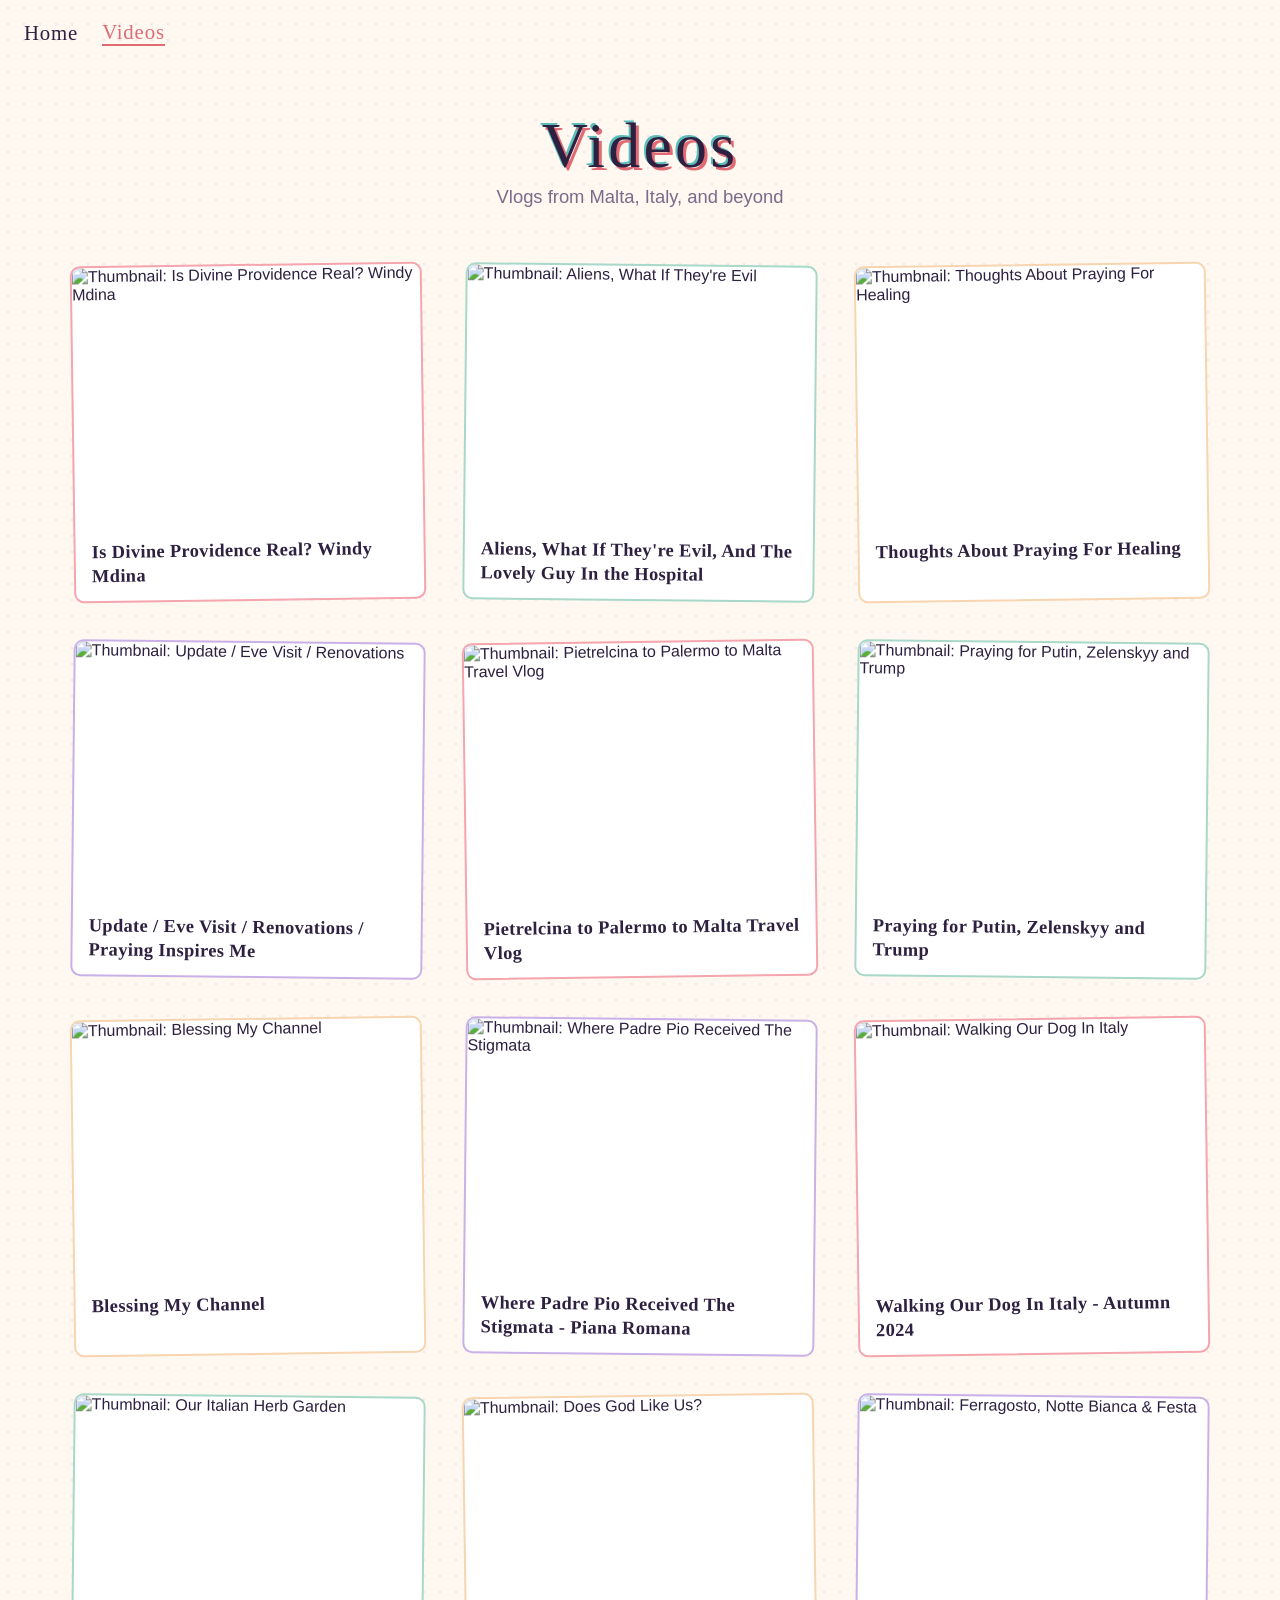
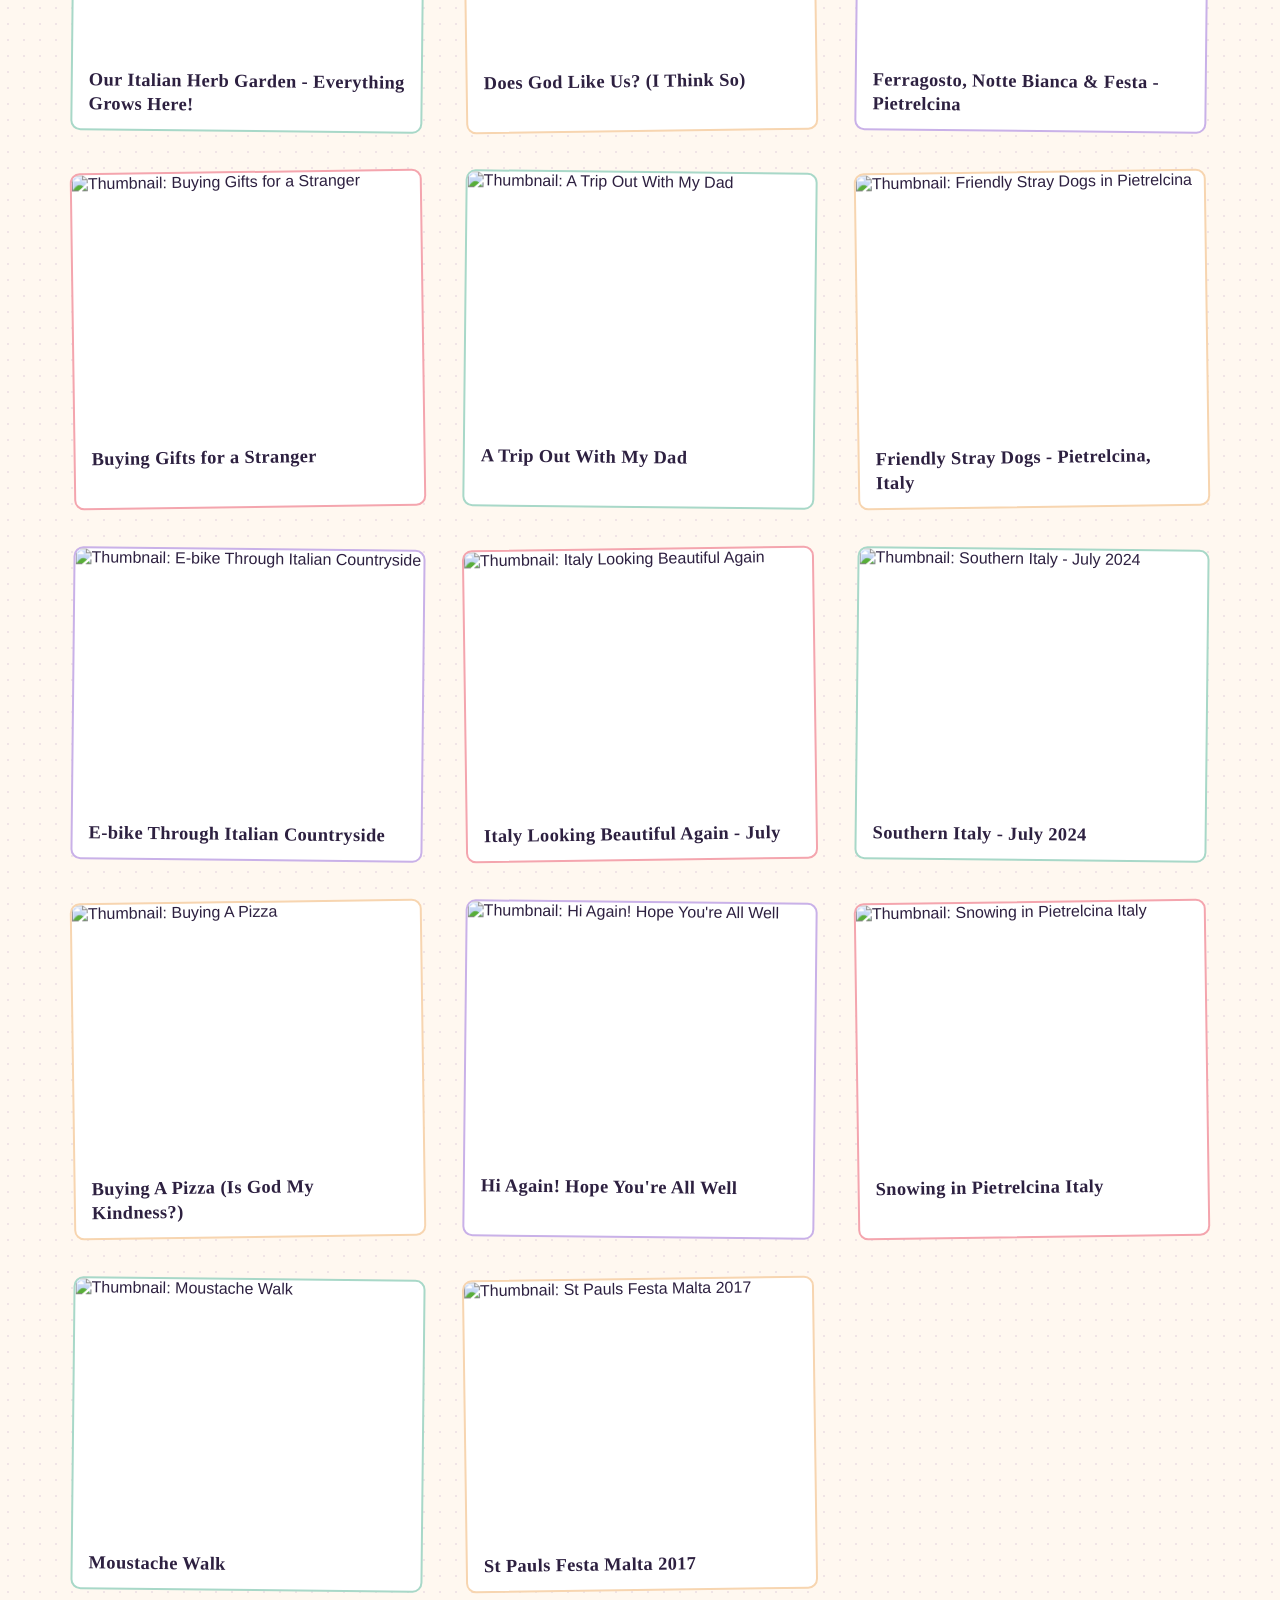
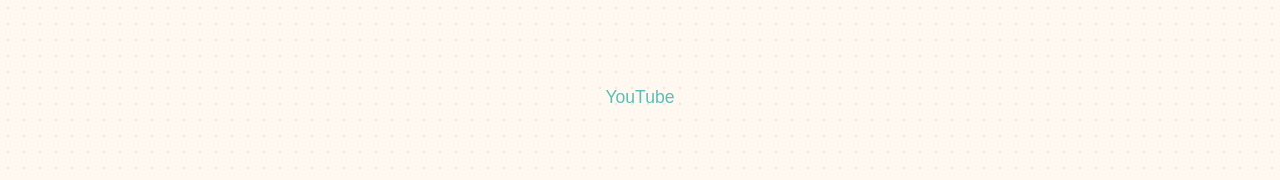
==== pages/videos/index.html @ 5ab7469b "Add videos page with pastel-punk design YouTube video gallery at /pages/videos/ showcasing all 23 vi" ====
<!DOCTYPE html>
<html lang="en">
<head>
  <meta charset="UTF-8">
  <meta name="viewport" content="width=device-width, initial-scale=1">
  <meta http-equiv="Content-Security-Policy" content="default-src 'self'; script-src 'self'; style-src 'self'; img-src 'self' data: https://i.ytimg.com; font-src 'self'; connect-src 'self'; media-src 'self'; frame-src 'none'; frame-ancestors 'none'; base-uri 'self'; form-action 'self'; upgrade-insecure-requests">
  <title>Videos — The Tom West Show</title>
  <meta name="description" content="Watch all videos from The Tom West Show — vlogs from Malta, Italy, and beyond.">
  <link rel="canonical" href="https://thetomwestshow.com/pages/videos/">
  <meta property="og:type" content="website">
  <meta property="og:title" content="Videos — The Tom West Show">
  <meta property="og:description" content="Watch all videos from The Tom West Show — vlogs from Malta, Italy, and beyond.">
  <meta property="og:url" content="https://thetomwestshow.com/pages/videos/">
  <meta name="twitter:card" content="summary">
  <meta name="twitter:title" content="Videos — The Tom West Show">
  <meta name="twitter:description" content="Watch all videos from The Tom West Show.">
  <link rel="stylesheet" href="/css/main.css">
  <link rel="stylesheet" href="/css/videos.css">
</head>
<body class="page-videos">
  <header>
    <nav class="site-nav" aria-label="Main navigation">
      <a href="/">Home</a>
      <a href="/pages/videos/" aria-current="page">Videos</a>
    </nav>
  </header>

  <main>
    <section class="hero">
      <h1 class="page-title">Videos</h1>
      <p class="subtitle">Vlogs from Malta, Italy, and beyond</p>
    </section>

    <section class="video-grid" aria-label="Video gallery">

      <article class="video-card">
        <a href="https://www.youtube.com/watch?v=KoEkJ4PEJr0" target="_blank" rel="noopener noreferrer" class="video-link">
          <figure>
            <img src="https://i.ytimg.com/vi/KoEkJ4PEJr0/hqdefault.jpg" alt="Thumbnail: Is Divine Providence Real? Windy Mdina" width="480" height="360">
          </figure>
          <h2 class="video-title">Is Divine Providence Real? Windy Mdina</h2>
        </a>
      </article>

      <article class="video-card">
        <a href="https://www.youtube.com/watch?v=pWbqrocprhw" target="_blank" rel="noopener noreferrer" class="video-link">
          <figure>
            <img src="https://i.ytimg.com/vi/pWbqrocprhw/hqdefault.jpg" alt="Thumbnail: Aliens, What If They're Evil" width="480" height="360">
          </figure>
          <h2 class="video-title">Aliens, What If They're Evil, And The Lovely Guy In the Hospital</h2>
        </a>
      </article>

      <article class="video-card">
        <a href="https://www.youtube.com/watch?v=PAwgCB-AzD0" target="_blank" rel="noopener noreferrer" class="video-link">
          <figure>
            <img src="https://i.ytimg.com/vi/PAwgCB-AzD0/hqdefault.jpg" alt="Thumbnail: Thoughts About Praying For Healing" width="480" height="360">
          </figure>
          <h2 class="video-title">Thoughts About Praying For Healing</h2>
        </a>
      </article>

      <article class="video-card">
        <a href="https://www.youtube.com/watch?v=sZ9KfmvyFwI" target="_blank" rel="noopener noreferrer" class="video-link">
          <figure>
            <img src="https://i.ytimg.com/vi/sZ9KfmvyFwI/hqdefault.jpg" alt="Thumbnail: Update / Eve Visit / Renovations" width="480" height="360" loading="lazy">
          </figure>
          <h2 class="video-title">Update / Eve Visit / Renovations / Praying Inspires Me</h2>
        </a>
      </article>

      <article class="video-card">
        <a href="https://www.youtube.com/watch?v=JDz-irgMKjI" target="_blank" rel="noopener noreferrer" class="video-link">
          <figure>
            <img src="https://i.ytimg.com/vi/JDz-irgMKjI/hqdefault.jpg" alt="Thumbnail: Pietrelcina to Palermo to Malta Travel Vlog" width="480" height="360" loading="lazy">
          </figure>
          <h2 class="video-title">Pietrelcina to Palermo to Malta Travel Vlog</h2>
        </a>
      </article>

      <article class="video-card">
        <a href="https://www.youtube.com/watch?v=TkcSL77mW-0" target="_blank" rel="noopener noreferrer" class="video-link">
          <figure>
            <img src="https://i.ytimg.com/vi/TkcSL77mW-0/hqdefault.jpg" alt="Thumbnail: Praying for Putin, Zelenskyy and Trump" width="480" height="360" loading="lazy">
          </figure>
          <h2 class="video-title">Praying for Putin, Zelenskyy and Trump</h2>
        </a>
      </article>

      <article class="video-card">
        <a href="https://www.youtube.com/watch?v=hCW-XAhYU7k" target="_blank" rel="noopener noreferrer" class="video-link">
          <figure>
            <img src="https://i.ytimg.com/vi/hCW-XAhYU7k/hqdefault.jpg" alt="Thumbnail: Blessing My Channel" width="480" height="360" loading="lazy">
          </figure>
          <h2 class="video-title">Blessing My Channel</h2>
        </a>
      </article>

      <article class="video-card">
        <a href="https://www.youtube.com/watch?v=CUF7NdtR2Fk" target="_blank" rel="noopener noreferrer" class="video-link">
          <figure>
            <img src="https://i.ytimg.com/vi/CUF7NdtR2Fk/hqdefault.jpg" alt="Thumbnail: Where Padre Pio Received The Stigmata" width="480" height="360" loading="lazy">
          </figure>
          <h2 class="video-title">Where Padre Pio Received The Stigmata - Piana Romana</h2>
        </a>
      </article>

      <article class="video-card">
        <a href="https://www.youtube.com/watch?v=-cwQagGCnjA" target="_blank" rel="noopener noreferrer" class="video-link">
          <figure>
            <img src="https://i.ytimg.com/vi/-cwQagGCnjA/hqdefault.jpg" alt="Thumbnail: Walking Our Dog In Italy" width="480" height="360" loading="lazy">
          </figure>
          <h2 class="video-title">Walking Our Dog In Italy - Autumn 2024</h2>
        </a>
      </article>

      <article class="video-card">
        <a href="https://www.youtube.com/watch?v=ZcjHX62q-mo" target="_blank" rel="noopener noreferrer" class="video-link">
          <figure>
            <img src="https://i.ytimg.com/vi/ZcjHX62q-mo/hqdefault.jpg" alt="Thumbnail: Our Italian Herb Garden" width="480" height="360" loading="lazy">
          </figure>
          <h2 class="video-title">Our Italian Herb Garden - Everything Grows Here!</h2>
        </a>
      </article>

      <article class="video-card">
        <a href="https://www.youtube.com/watch?v=7UwTIjoBijY" target="_blank" rel="noopener noreferrer" class="video-link">
          <figure>
            <img src="https://i.ytimg.com/vi/7UwTIjoBijY/hqdefault.jpg" alt="Thumbnail: Does God Like Us?" width="480" height="360" loading="lazy">
          </figure>
          <h2 class="video-title">Does God Like Us? (I Think So)</h2>
        </a>
      </article>

      <article class="video-card">
        <a href="https://www.youtube.com/watch?v=WFd-_qGMGQE" target="_blank" rel="noopener noreferrer" class="video-link">
          <figure>
            <img src="https://i.ytimg.com/vi/WFd-_qGMGQE/hqdefault.jpg" alt="Thumbnail: Ferragosto, Notte Bianca & Festa" width="480" height="360" loading="lazy">
          </figure>
          <h2 class="video-title">Ferragosto, Notte Bianca & Festa - Pietrelcina</h2>
        </a>
      </article>

      <article class="video-card">
        <a href="https://www.youtube.com/watch?v=MKTlviOSGoQ" target="_blank" rel="noopener noreferrer" class="video-link">
          <figure>
            <img src="https://i.ytimg.com/vi/MKTlviOSGoQ/hqdefault.jpg" alt="Thumbnail: Buying Gifts for a Stranger" width="480" height="360" loading="lazy">
          </figure>
          <h2 class="video-title">Buying Gifts for a Stranger</h2>
        </a>
      </article>

      <article class="video-card">
        <a href="https://www.youtube.com/watch?v=61nTuLC-wAc" target="_blank" rel="noopener noreferrer" class="video-link">
          <figure>
            <img src="https://i.ytimg.com/vi/61nTuLC-wAc/hqdefault.jpg" alt="Thumbnail: A Trip Out With My Dad" width="480" height="360" loading="lazy">
          </figure>
          <h2 class="video-title">A Trip Out With My Dad</h2>
        </a>
      </article>

      <article class="video-card">
        <a href="https://www.youtube.com/watch?v=9vdQ8plzL-A" target="_blank" rel="noopener noreferrer" class="video-link">
          <figure>
            <img src="https://i.ytimg.com/vi/9vdQ8plzL-A/hqdefault.jpg" alt="Thumbnail: Friendly Stray Dogs in Pietrelcina" width="480" height="360" loading="lazy">
          </figure>
          <h2 class="video-title">Friendly Stray Dogs - Pietrelcina, Italy</h2>
        </a>
      </article>

      <article class="video-card">
        <a href="https://www.youtube.com/watch?v=IBEMQEuVrDc" target="_blank" rel="noopener noreferrer" class="video-link">
          <figure>
            <img src="https://i.ytimg.com/vi/IBEMQEuVrDc/hqdefault.jpg" alt="Thumbnail: E-bike Through Italian Countryside" width="480" height="360" loading="lazy">
          </figure>
          <h2 class="video-title">E-bike Through Italian Countryside</h2>
        </a>
      </article>

      <article class="video-card">
        <a href="https://www.youtube.com/watch?v=eftcfyFODsU" target="_blank" rel="noopener noreferrer" class="video-link">
          <figure>
            <img src="https://i.ytimg.com/vi/eftcfyFODsU/hqdefault.jpg" alt="Thumbnail: Italy Looking Beautiful Again" width="480" height="360" loading="lazy">
          </figure>
          <h2 class="video-title">Italy Looking Beautiful Again - July</h2>
        </a>
      </article>

      <article class="video-card">
        <a href="https://www.youtube.com/watch?v=Iu04VTiYv8Y" target="_blank" rel="noopener noreferrer" class="video-link">
          <figure>
            <img src="https://i.ytimg.com/vi/Iu04VTiYv8Y/hqdefault.jpg" alt="Thumbnail: Southern Italy - July 2024" width="480" height="360" loading="lazy">
          </figure>
          <h2 class="video-title">Southern Italy - July 2024</h2>
        </a>
      </article>

      <article class="video-card">
        <a href="https://www.youtube.com/watch?v=ZzSUxxHKoGw" target="_blank" rel="noopener noreferrer" class="video-link">
          <figure>
            <img src="https://i.ytimg.com/vi/ZzSUxxHKoGw/hqdefault.jpg" alt="Thumbnail: Buying A Pizza" width="480" height="360" loading="lazy">
          </figure>
          <h2 class="video-title">Buying A Pizza (Is God My Kindness?)</h2>
        </a>
      </article>

      <article class="video-card">
        <a href="https://www.youtube.com/watch?v=GkfeCavGTSY" target="_blank" rel="noopener noreferrer" class="video-link">
          <figure>
            <img src="https://i.ytimg.com/vi/GkfeCavGTSY/hqdefault.jpg" alt="Thumbnail: Hi Again! Hope You're All Well" width="480" height="360" loading="lazy">
          </figure>
          <h2 class="video-title">Hi Again! Hope You're All Well</h2>
        </a>
      </article>

      <article class="video-card">
        <a href="https://www.youtube.com/watch?v=ri7XPw_9Kc8" target="_blank" rel="noopener noreferrer" class="video-link">
          <figure>
            <img src="https://i.ytimg.com/vi/ri7XPw_9Kc8/hqdefault.jpg" alt="Thumbnail: Snowing in Pietrelcina Italy" width="480" height="360" loading="lazy">
          </figure>
          <h2 class="video-title">Snowing in Pietrelcina Italy</h2>
        </a>
      </article>

      <article class="video-card">
        <a href="https://www.youtube.com/watch?v=0RN5WRuF-og" target="_blank" rel="noopener noreferrer" class="video-link">
          <figure>
            <img src="https://i.ytimg.com/vi/0RN5WRuF-og/hqdefault.jpg" alt="Thumbnail: Moustache Walk" width="480" height="360" loading="lazy">
          </figure>
          <h2 class="video-title">Moustache Walk</h2>
        </a>
      </article>

      <article class="video-card">
        <a href="https://www.youtube.com/watch?v=xaOViFJ9ghA" target="_blank" rel="noopener noreferrer" class="video-link">
          <figure>
            <img src="https://i.ytimg.com/vi/xaOViFJ9ghA/hqdefault.jpg" alt="Thumbnail: St Pauls Festa Malta 2017" width="480" height="360" loading="lazy">
          </figure>
          <h2 class="video-title">St Pauls Festa Malta 2017</h2>
        </a>
      </article>

    </section>
  </main>

  <footer class="site-footer">
    <p><a href="https://www.youtube.com/@thetomwestshow" target="_blank" rel="noopener noreferrer">YouTube</a></p>
  </footer>
</body>
</html>
---- css/main.css ----
/* The Tom West Show — Global Styles */

/* Reset */
*, *::before, *::after {
  margin: 0;
  padding: 0;
  box-sizing: border-box;
}

/* Base */
body {
  font-family: -apple-system, BlinkMacSystemFont, 'Segoe UI', sans-serif;
  background: #111;
  color: #fff;
  min-height: 100vh;
  display: flex;
  align-items: center;
  justify-content: center;
  text-align: center;
}

/* Layout */
.container {
  padding: 2rem;
  max-width: 600px;
}

/* Typography */
h1 {
  font-size: 2.5rem;
  font-weight: 300;
  letter-spacing: 0.05em;
  margin-bottom: 1rem;
}

p {
  font-size: 1.1rem;
  color: #999;
  margin-bottom: 2rem;
}

/* Links */
a {
  color: #fff;
  text-decoration: none;
}

.btn {
  display: inline-block;
  border: 1px solid #444;
  padding: 0.6rem 1.5rem;
  border-radius: 4px;
  transition: border-color 0.3s;
}

.btn:hover {
  border-color: #fff;
}
---- css/videos.css ----
/* ==========================================================
   Videos Page — The Tom West Show
   Pastel-punk: children's book illustration meets playful energy
   ========================================================== */

/* ---- Font ---- */
@font-face {
  font-family: 'Bangers';
  src: url('/fonts/bangers-v25-latin-regular.woff2') format('woff2');
  font-weight: 400;
  font-style: normal;
  font-display: swap;
}

/* ---- Page Body ---- */
body.page-videos {
  background-color: #FFF8F0;
  background-image: radial-gradient(#F0E4E6 0.8px, transparent 0.8px);
  background-size: 16px 16px;
  color: #2D2040;
  display: block;
  align-items: initial;
  justify-content: initial;
  text-align: left;
  min-height: auto;
}

/* ---- Navigation ---- */
.site-nav {
  padding: 1.25rem 1.5rem;
  display: flex;
  gap: 1.5rem;
  align-items: center;
}

.site-nav a {
  font-family: 'Bangers', cursive;
  font-size: 1.3rem;
  color: #2D2040;
  text-decoration: none;
  letter-spacing: 0.04em;
  transition: color 0.2s;
}

.site-nav a:hover,
.site-nav a:focus {
  color: #E06B75;
}

.site-nav a[aria-current="page"] {
  color: #E06B75;
  border-bottom: 2px solid #E06B75;
}

/* ---- Hero / Page Title ---- */
.hero {
  text-align: center;
  padding: 3rem 1.5rem 1.5rem;
}

.page-title {
  font-family: 'Bangers', cursive;
  font-size: 4rem;
  letter-spacing: 0.05em;
  color: #2D2040;
  text-shadow:
    3px 3px 0 #E06B75,
    -2px -2px 0 #5CBDB9;
  margin-bottom: 0.5rem;
  line-height: 1;
}

.hero .subtitle {
  font-size: 1.15rem;
  color: #7A6B8A;
  margin: 0;
}

/* ---- Video Grid ---- */
.video-grid {
  display: grid;
  grid-template-columns: 1fr;
  gap: 2rem;
  padding: 2rem 1.5rem 3rem;
  max-width: 1200px;
  margin: 0 auto;
}

@media (min-width: 640px) {
  .video-grid {
    grid-template-columns: repeat(2, 1fr);
    gap: 2.5rem;
  }
}

@media (min-width: 960px) {
  .video-grid {
    grid-template-columns: repeat(3, 1fr);
    gap: 2.5rem;
    padding: 2rem 2rem 4rem;
  }
}

/* ---- Video Card ---- */
.video-card {
  background: #fff;
  border-radius: 10px;
  overflow: hidden;
  border: 2.5px solid #F4A5AE;
  transition: transform 0.3s ease, box-shadow 0.3s ease;
  position: relative;
}

.video-card:nth-child(odd) {
  transform: rotate(-0.8deg);
}

.video-card:nth-child(even) {
  transform: rotate(0.6deg);
}

/* Cycling pastel border colors */
.video-card:nth-child(4n+1) { border-color: #F4A5AE; }
.video-card:nth-child(4n+2) { border-color: #A8D8C8; }
.video-card:nth-child(4n+3) { border-color: #F7D5B0; }
.video-card:nth-child(4n+4) { border-color: #C9B1E8; }

/* Hover: straighten, lift, pastel dual-shadow */
.video-card:hover,
.video-card:focus-within {
  transform: rotate(0deg) scale(1.03);
  box-shadow:
    4px 4px 0 #E06B75,
    -3px -3px 0 #5CBDB9;
  z-index: 1;
}

/* ---- Card Link ---- */
.video-link {
  display: block;
  text-decoration: none;
  color: inherit;
}

.video-link:focus {
  outline: 3px solid #5CBDB9;
  outline-offset: 2px;
  border-radius: 10px;
}

/* ---- Card Image ---- */
.video-card figure {
  margin: 0;
  overflow: hidden;
}

.video-card img {
  display: block;
  width: 100%;
  height: auto;
  aspect-ratio: 480 / 360;
  object-fit: cover;
  transition: transform 0.3s ease;
}

.video-card:hover img {
  transform: scale(1.05);
}

/* ---- Card Title ---- */
.video-title {
  font-family: 'Bangers', cursive;
  font-size: 1.15rem;
  padding: 0.75rem 1rem;
  letter-spacing: 0.02em;
  line-height: 1.3;
  color: #2D2040;
}

/* ---- Footer ---- */
.site-footer {
  text-align: center;
  padding: 2rem 1.5rem 2.5rem;
  color: #7A6B8A;
  font-size: 0.85rem;
}

.site-footer a {
  color: #5CBDB9;
}

.site-footer a:hover {
  color: #E06B75;
}

/* ---- Reduced Motion ---- */
@media (prefers-reduced-motion: reduce) {
  .video-card,
  .video-card:nth-child(odd),
  .video-card:nth-child(even) {
    transform: none;
    transition: none;
  }
  .video-card:hover,
  .video-card:focus-within {
    transform: none;
  }
  .video-card img {
    transition: none;
  }
  .video-card:hover img {
    transform: none;
  }
}
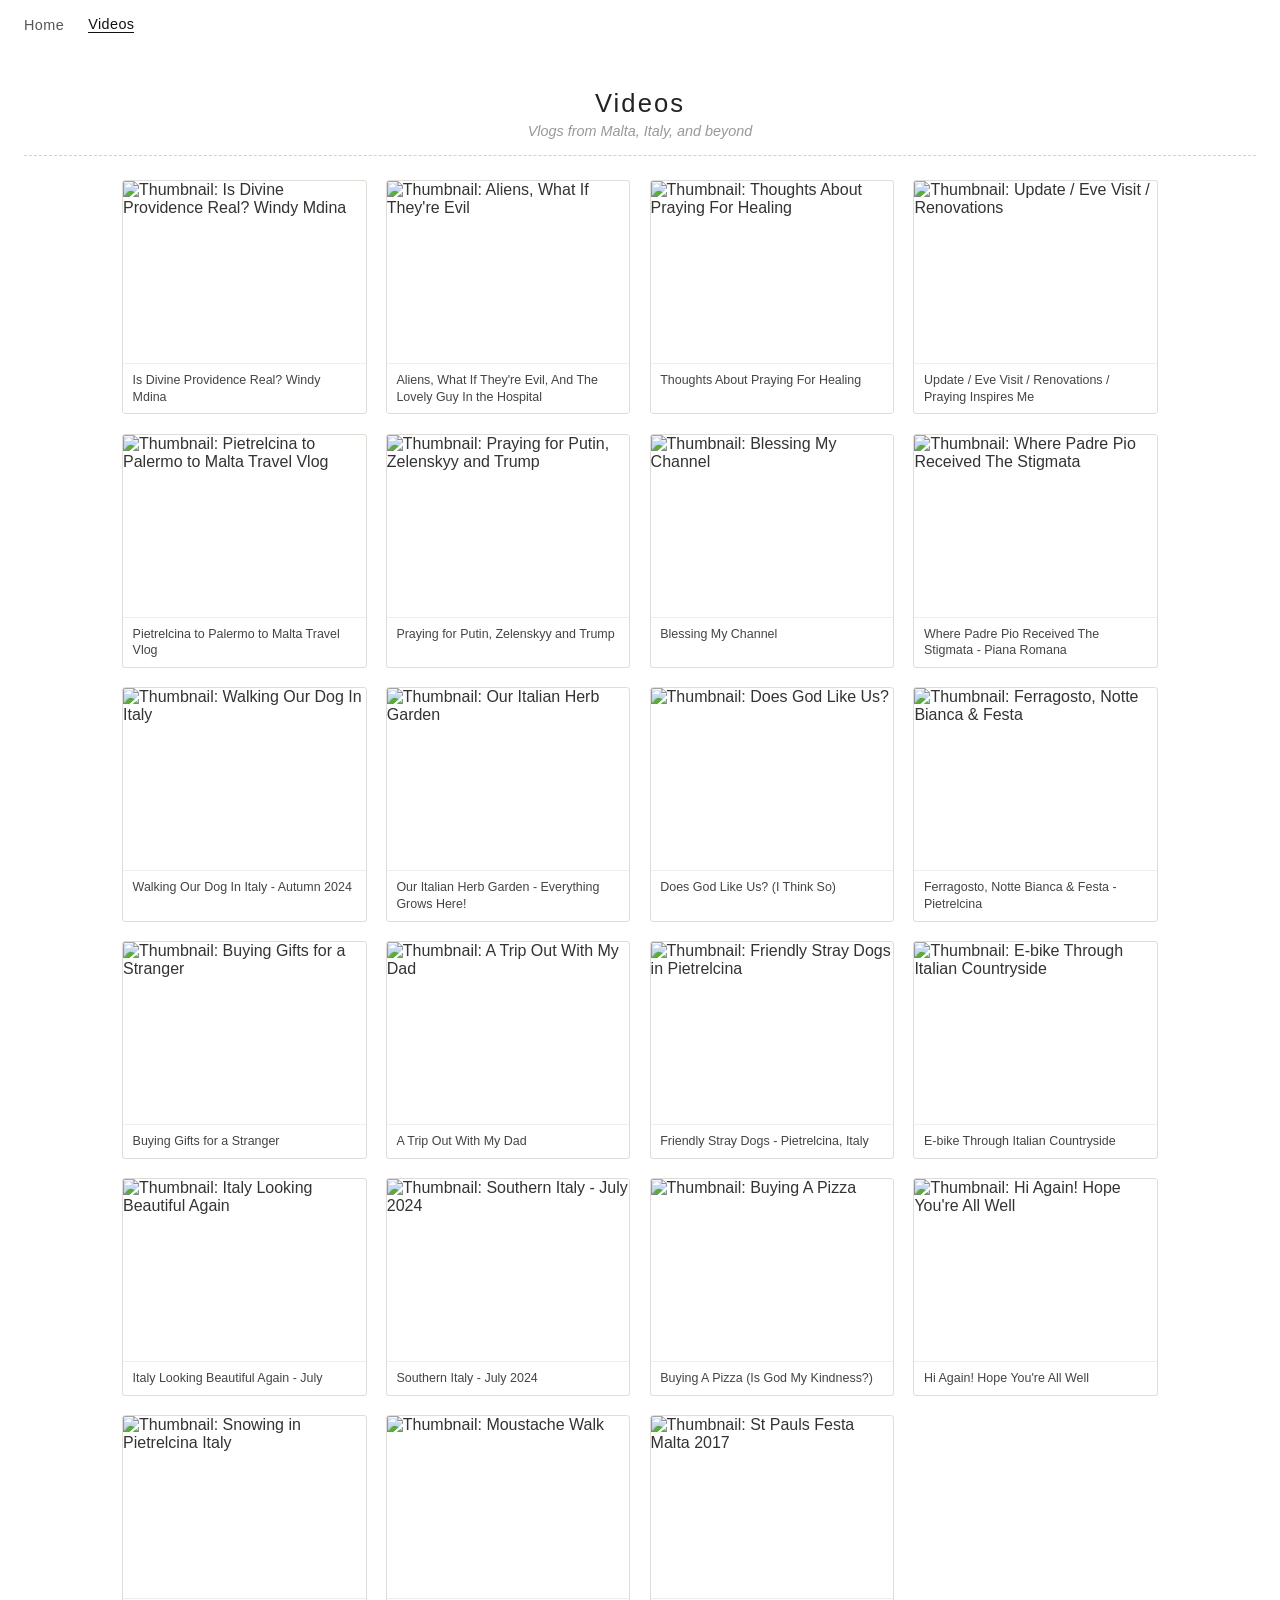
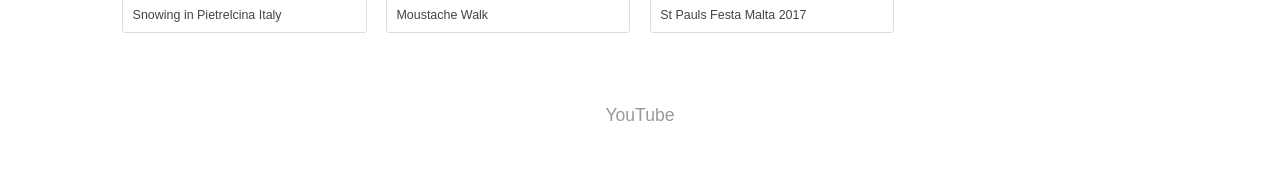
==== commit c41f81a3: "Cache-bust videos.css with ?v=2 query string Cloudflare edge cache was serving stale CSS. Adding ver" ====
--- a/pages/videos/index.html
+++ b/pages/videos/index.html
@@ -15,7 +15,7 @@
   <meta name="twitter:title" content="Videos — The Tom West Show">
   <meta name="twitter:description" content="Watch all videos from The Tom West Show.">
   <link rel="stylesheet" href="/css/main.css">
-  <link rel="stylesheet" href="/css/videos.css">
+  <link rel="stylesheet" href="/css/videos.css?v=2">
 </head>
 <body class="page-videos">
   <header>
--- a/css/videos.css
+++ b/css/videos.css
@@ -1,23 +1,12 @@
 /* ==========================================================
    Videos Page — The Tom West Show
-   Pastel-punk: children's book illustration meets playful energy
+   Simple, elegant, tight grid with pencil-sketch nods
    ========================================================== */
-
-/* ---- Font ---- */
-@font-face {
-  font-family: 'Bangers';
-  src: url('/fonts/bangers-v25-latin-regular.woff2') format('woff2');
-  font-weight: 400;
-  font-style: normal;
-  font-display: swap;
-}
 
 /* ---- Page Body ---- */
 body.page-videos {
-  background-color: #FFF8F0;
-  background-image: radial-gradient(#F0E4E6 0.8px, transparent 0.8px);
-  background-size: 16px 16px;
-  color: #2D2040;
+  background-color: #fff;
+  color: #333;
   display: block;
   align-items: initial;
   justify-content: initial;
@@ -27,112 +16,89 @@
 
 /* ---- Navigation ---- */
 .site-nav {
-  padding: 1.25rem 1.5rem;
+  padding: 1rem 1.5rem;
   display: flex;
   gap: 1.5rem;
   align-items: center;
 }
 
 .site-nav a {
-  font-family: 'Bangers', cursive;
-  font-size: 1.3rem;
-  color: #2D2040;
+  font-size: 0.9rem;
+  color: #555;
   text-decoration: none;
-  letter-spacing: 0.04em;
+  letter-spacing: 0.03em;
   transition: color 0.2s;
 }
 
 .site-nav a:hover,
 .site-nav a:focus {
-  color: #E06B75;
+  color: #111;
 }
 
 .site-nav a[aria-current="page"] {
-  color: #E06B75;
-  border-bottom: 2px solid #E06B75;
+  color: #111;
+  border-bottom: 1px solid #111;
 }
 
 /* ---- Hero / Page Title ---- */
 .hero {
   text-align: center;
-  padding: 3rem 1.5rem 1.5rem;
+  padding: 2.5rem 1.5rem 1rem;
 }
 
 .page-title {
-  font-family: 'Bangers', cursive;
-  font-size: 4rem;
-  letter-spacing: 0.05em;
-  color: #2D2040;
-  text-shadow:
-    3px 3px 0 #E06B75,
-    -2px -2px 0 #5CBDB9;
-  margin-bottom: 0.5rem;
-  line-height: 1;
+  font-size: 1.6rem;
+  font-weight: 300;
+  letter-spacing: 0.08em;
+  color: #222;
+  margin-bottom: 0.3rem;
 }
 
 .hero .subtitle {
-  font-size: 1.15rem;
-  color: #7A6B8A;
+  font-size: 0.9rem;
+  color: #999;
   margin: 0;
+  font-style: italic;
 }
 
 /* ---- Video Grid ---- */
 .video-grid {
   display: grid;
-  grid-template-columns: 1fr;
-  gap: 2rem;
-  padding: 2rem 1.5rem 3rem;
-  max-width: 1200px;
+  grid-template-columns: repeat(2, 1fr);
+  gap: 1rem;
+  padding: 1.5rem 1.5rem 2rem;
+  max-width: 1100px;
   margin: 0 auto;
 }
 
 @media (min-width: 640px) {
   .video-grid {
-    grid-template-columns: repeat(2, 1fr);
-    gap: 2.5rem;
+    grid-template-columns: repeat(3, 1fr);
+    gap: 1.2rem;
   }
 }
 
 @media (min-width: 960px) {
   .video-grid {
-    grid-template-columns: repeat(3, 1fr);
-    gap: 2.5rem;
-    padding: 2rem 2rem 4rem;
+    grid-template-columns: repeat(4, 1fr);
+    gap: 1.2rem;
+    padding: 1.5rem 2rem 3rem;
   }
 }
 
 /* ---- Video Card ---- */
 .video-card {
   background: #fff;
-  border-radius: 10px;
+  border-radius: 3px;
   overflow: hidden;
-  border: 2.5px solid #F4A5AE;
-  transition: transform 0.3s ease, box-shadow 0.3s ease;
-  position: relative;
+  border: 1px solid #e0ddd8;
+  transition: box-shadow 0.25s ease, border-color 0.25s ease;
 }
 
-.video-card:nth-child(odd) {
-  transform: rotate(-0.8deg);
-}
-
-.video-card:nth-child(even) {
-  transform: rotate(0.6deg);
-}
-
-/* Cycling pastel border colors */
-.video-card:nth-child(4n+1) { border-color: #F4A5AE; }
-.video-card:nth-child(4n+2) { border-color: #A8D8C8; }
-.video-card:nth-child(4n+3) { border-color: #F7D5B0; }
-.video-card:nth-child(4n+4) { border-color: #C9B1E8; }
-
-/* Hover: straighten, lift, pastel dual-shadow */
 .video-card:hover,
 .video-card:focus-within {
-  transform: rotate(0deg) scale(1.03);
-  box-shadow:
-    4px 4px 0 #E06B75,
-    -3px -3px 0 #5CBDB9;
-  z-index: 1;
+  border-color: #bbb;
+  box-shadow: 0 2px 8px rgba(0, 0, 0, 0.06);
 }
 
 /* ---- Card Link ---- */
@@ -143,15 +109,16 @@
 }
 
 .video-link:focus {
-  outline: 3px solid #5CBDB9;
-  outline-offset: 2px;
-  border-radius: 10px;
+  outline: 2px solid #999;
+  outline-offset: 1px;
+  border-radius: 3px;
 }
 
 /* ---- Card Image ---- */
 .video-card figure {
   margin: 0;
   overflow: hidden;
+  border-bottom: 1px solid #eee;
 }
 
 .video-card img {
@@ -160,55 +127,37 @@
   height: auto;
   aspect-ratio: 480 / 360;
   object-fit: cover;
-  transition: transform 0.3s ease;
-}
-
-.video-card:hover img {
-  transform: scale(1.05);
 }
 
 /* ---- Card Title ---- */
 .video-title {
-  font-family: 'Bangers', cursive;
-  font-size: 1.15rem;
-  padding: 0.75rem 1rem;
-  letter-spacing: 0.02em;
-  line-height: 1.3;
-  color: #2D2040;
+  font-size: 0.78rem;
+  font-weight: 400;
+  padding: 0.5rem 0.6rem;
+  line-height: 1.35;
+  color: #444;
 }
 
 /* ---- Footer ---- */
 .site-footer {
   text-align: center;
-  padding: 2rem 1.5rem 2.5rem;
-  color: #7A6B8A;
-  font-size: 0.85rem;
+  padding: 1.5rem 1.5rem 2rem;
+  color: #bbb;
+  font-size: 0.8rem;
 }
 
 .site-footer a {
-  color: #5CBDB9;
+  color: #999;
 }
 
 .site-footer a:hover {
-  color: #E06B75;
+  color: #555;
 }
 
-/* ---- Reduced Motion ---- */
-@media (prefers-reduced-motion: reduce) {
-  .video-card,
-  .video-card:nth-child(odd),
-  .video-card:nth-child(even) {
-    transform: none;
-    transition: none;
-  }
-  .video-card:hover,
-  .video-card:focus-within {
-    transform: none;
-  }
-  .video-card img {
-    transition: none;
-  }
-  .video-card:hover img {
-    transform: none;
-  }
+/* ---- Pencil-sketch nod: thin dashed separator ---- */
+.hero {
+  border-bottom: 1px dashed #d5d0c8;
+  margin: 0 1.5rem;
+  padding-left: 0;
+  padding-right: 0;
 }
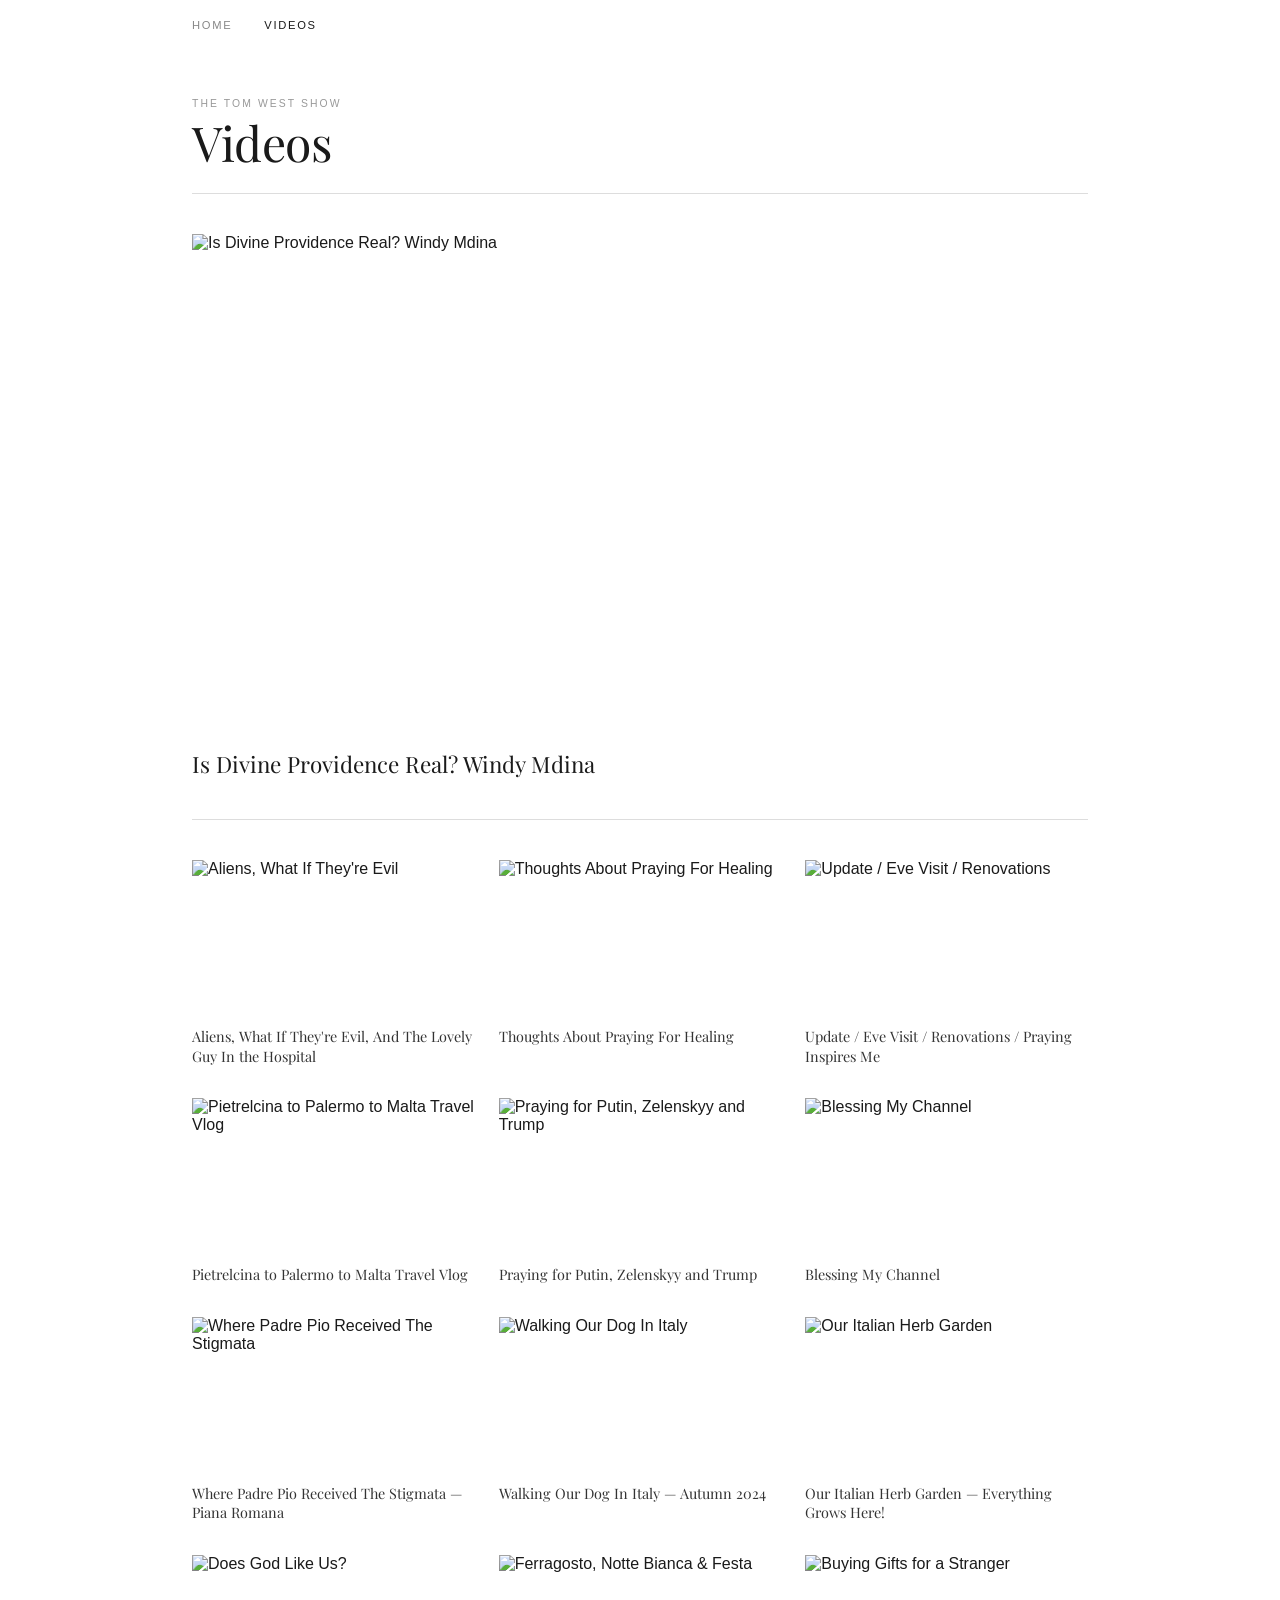
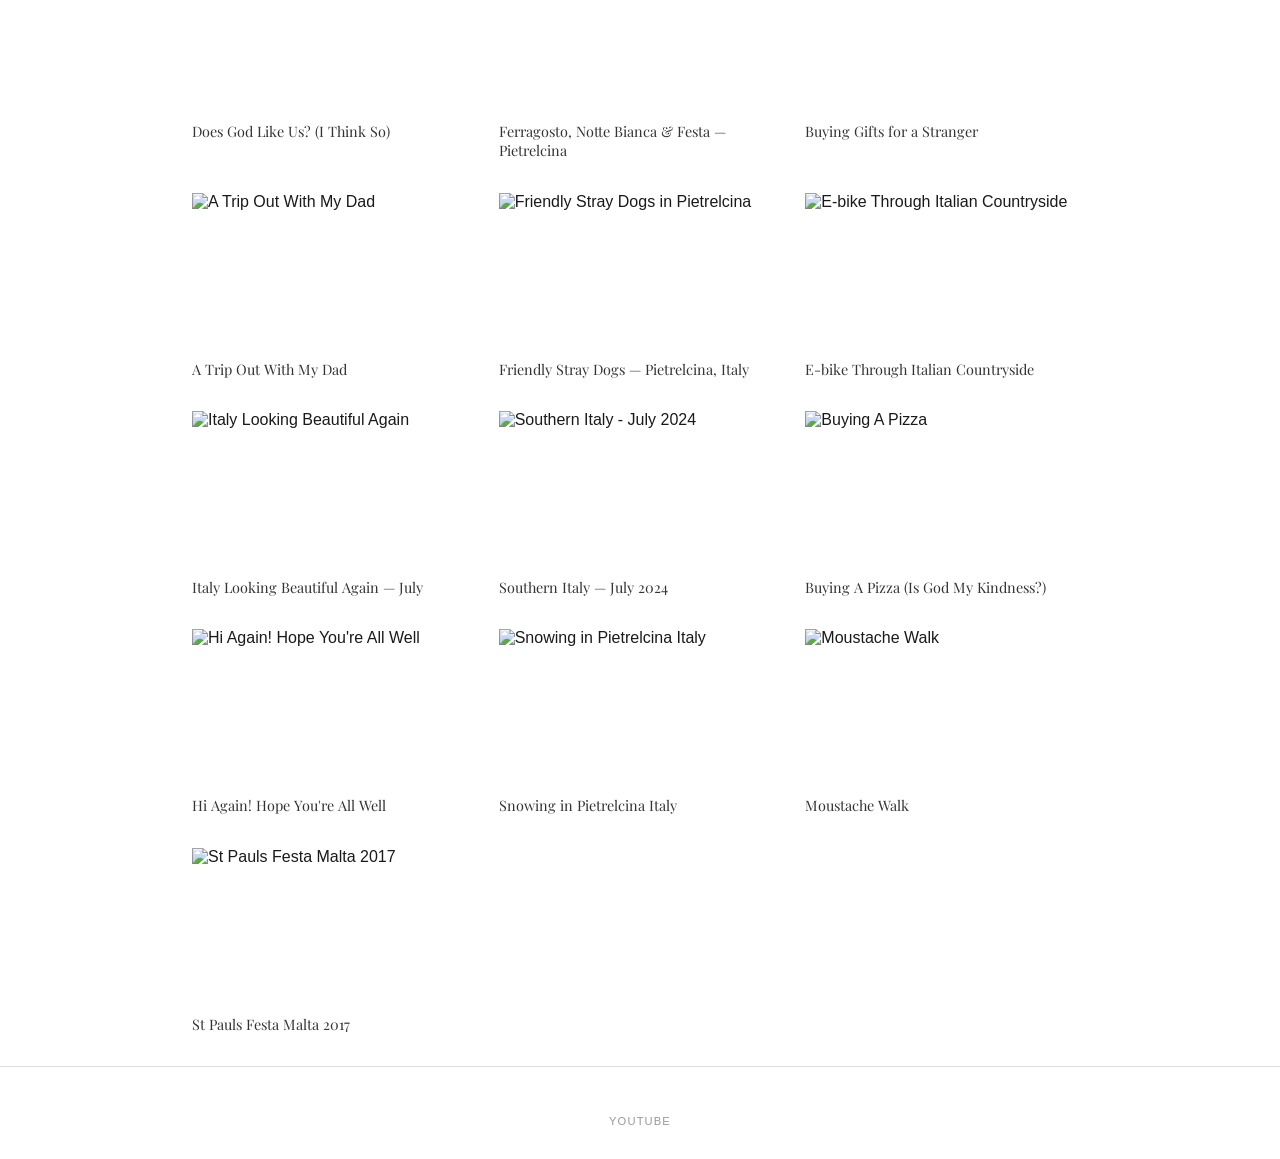
==== commit bef263c6: "Redesign videos page with print magazine aesthetic Playfair Display serif font replaces Bangers. Mag" ====
--- a/pages/videos/index.html
+++ b/pages/videos/index.html
@@ -15,7 +15,7 @@
   <meta name="twitter:title" content="Videos — The Tom West Show">
   <meta name="twitter:description" content="Watch all videos from The Tom West Show.">
   <link rel="stylesheet" href="/css/main.css">
-  <link rel="stylesheet" href="/css/videos.css?v=2">
+  <link rel="stylesheet" href="/css/videos.css?v=3">
 </head>
 <body class="page-videos">
   <header>
@@ -25,217 +25,173 @@
     </nav>
   </header>
 
-  <main>
-    <section class="hero">
+  <main class="magazine">
+    <div class="page-header">
+      <p class="label">The Tom West Show</p>
       <h1 class="page-title">Videos</h1>
-      <p class="subtitle">Vlogs from Malta, Italy, and beyond</p>
-    </section>
-
-    <section class="video-grid" aria-label="Video gallery">
-
-      <article class="video-card">
-        <a href="https://www.youtube.com/watch?v=KoEkJ4PEJr0" target="_blank" rel="noopener noreferrer" class="video-link">
-          <figure>
-            <img src="https://i.ytimg.com/vi/KoEkJ4PEJr0/hqdefault.jpg" alt="Thumbnail: Is Divine Providence Real? Windy Mdina" width="480" height="360">
-          </figure>
-          <h2 class="video-title">Is Divine Providence Real? Windy Mdina</h2>
-        </a>
-      </article>
+    </div>
+
+    <article class="video-hero">
+      <a href="https://www.youtube.com/watch?v=KoEkJ4PEJr0" target="_blank" rel="noopener noreferrer" class="video-link">
+        <img src="https://i.ytimg.com/vi/KoEkJ4PEJr0/maxresdefault.jpg" alt="Is Divine Providence Real? Windy Mdina" width="1280" height="720">
+        <h2 class="video-title">Is Divine Providence Real? Windy Mdina</h2>
+      </a>
+    </article>
+
+    <hr class="divider">
+
+    <section class="video-grid" aria-label="All videos">
 
       <article class="video-card">
         <a href="https://www.youtube.com/watch?v=pWbqrocprhw" target="_blank" rel="noopener noreferrer" class="video-link">
-          <figure>
-            <img src="https://i.ytimg.com/vi/pWbqrocprhw/hqdefault.jpg" alt="Thumbnail: Aliens, What If They're Evil" width="480" height="360">
-          </figure>
+          <img src="https://i.ytimg.com/vi/pWbqrocprhw/maxresdefault.jpg" alt="Aliens, What If They're Evil" width="1280" height="720" loading="lazy">
           <h2 class="video-title">Aliens, What If They're Evil, And The Lovely Guy In the Hospital</h2>
         </a>
       </article>
 
       <article class="video-card">
         <a href="https://www.youtube.com/watch?v=PAwgCB-AzD0" target="_blank" rel="noopener noreferrer" class="video-link">
-          <figure>
-            <img src="https://i.ytimg.com/vi/PAwgCB-AzD0/hqdefault.jpg" alt="Thumbnail: Thoughts About Praying For Healing" width="480" height="360">
-          </figure>
+          <img src="https://i.ytimg.com/vi/PAwgCB-AzD0/maxresdefault.jpg" alt="Thoughts About Praying For Healing" width="1280" height="720" loading="lazy">
           <h2 class="video-title">Thoughts About Praying For Healing</h2>
         </a>
       </article>
 
       <article class="video-card">
         <a href="https://www.youtube.com/watch?v=sZ9KfmvyFwI" target="_blank" rel="noopener noreferrer" class="video-link">
-          <figure>
-            <img src="https://i.ytimg.com/vi/sZ9KfmvyFwI/hqdefault.jpg" alt="Thumbnail: Update / Eve Visit / Renovations" width="480" height="360" loading="lazy">
-          </figure>
+          <img src="https://i.ytimg.com/vi/sZ9KfmvyFwI/maxresdefault.jpg" alt="Update / Eve Visit / Renovations" width="1280" height="720" loading="lazy">
           <h2 class="video-title">Update / Eve Visit / Renovations / Praying Inspires Me</h2>
         </a>
       </article>
 
       <article class="video-card">
         <a href="https://www.youtube.com/watch?v=JDz-irgMKjI" target="_blank" rel="noopener noreferrer" class="video-link">
-          <figure>
-            <img src="https://i.ytimg.com/vi/JDz-irgMKjI/hqdefault.jpg" alt="Thumbnail: Pietrelcina to Palermo to Malta Travel Vlog" width="480" height="360" loading="lazy">
-          </figure>
+          <img src="https://i.ytimg.com/vi/JDz-irgMKjI/maxresdefault.jpg" alt="Pietrelcina to Palermo to Malta Travel Vlog" width="1280" height="720" loading="lazy">
           <h2 class="video-title">Pietrelcina to Palermo to Malta Travel Vlog</h2>
         </a>
       </article>
 
       <article class="video-card">
         <a href="https://www.youtube.com/watch?v=TkcSL77mW-0" target="_blank" rel="noopener noreferrer" class="video-link">
-          <figure>
-            <img src="https://i.ytimg.com/vi/TkcSL77mW-0/hqdefault.jpg" alt="Thumbnail: Praying for Putin, Zelenskyy and Trump" width="480" height="360" loading="lazy">
-          </figure>
+          <img src="https://i.ytimg.com/vi/TkcSL77mW-0/maxresdefault.jpg" alt="Praying for Putin, Zelenskyy and Trump" width="1280" height="720" loading="lazy">
           <h2 class="video-title">Praying for Putin, Zelenskyy and Trump</h2>
         </a>
       </article>
 
       <article class="video-card">
         <a href="https://www.youtube.com/watch?v=hCW-XAhYU7k" target="_blank" rel="noopener noreferrer" class="video-link">
-          <figure>
-            <img src="https://i.ytimg.com/vi/hCW-XAhYU7k/hqdefault.jpg" alt="Thumbnail: Blessing My Channel" width="480" height="360" loading="lazy">
-          </figure>
+          <img src="https://i.ytimg.com/vi/hCW-XAhYU7k/maxresdefault.jpg" alt="Blessing My Channel" width="1280" height="720" loading="lazy">
           <h2 class="video-title">Blessing My Channel</h2>
         </a>
       </article>
 
       <article class="video-card">
         <a href="https://www.youtube.com/watch?v=CUF7NdtR2Fk" target="_blank" rel="noopener noreferrer" class="video-link">
-          <figure>
-            <img src="https://i.ytimg.com/vi/CUF7NdtR2Fk/hqdefault.jpg" alt="Thumbnail: Where Padre Pio Received The Stigmata" width="480" height="360" loading="lazy">
-          </figure>
-          <h2 class="video-title">Where Padre Pio Received The Stigmata - Piana Romana</h2>
+          <img src="https://i.ytimg.com/vi/CUF7NdtR2Fk/maxresdefault.jpg" alt="Where Padre Pio Received The Stigmata" width="1280" height="720" loading="lazy">
+          <h2 class="video-title">Where Padre Pio Received The Stigmata — Piana Romana</h2>
         </a>
       </article>
 
       <article class="video-card">
         <a href="https://www.youtube.com/watch?v=-cwQagGCnjA" target="_blank" rel="noopener noreferrer" class="video-link">
-          <figure>
-            <img src="https://i.ytimg.com/vi/-cwQagGCnjA/hqdefault.jpg" alt="Thumbnail: Walking Our Dog In Italy" width="480" height="360" loading="lazy">
-          </figure>
-          <h2 class="video-title">Walking Our Dog In Italy - Autumn 2024</h2>
+          <img src="https://i.ytimg.com/vi/-cwQagGCnjA/maxresdefault.jpg" alt="Walking Our Dog In Italy" width="1280" height="720" loading="lazy">
+          <h2 class="video-title">Walking Our Dog In Italy — Autumn 2024</h2>
         </a>
       </article>
 
       <article class="video-card">
         <a href="https://www.youtube.com/watch?v=ZcjHX62q-mo" target="_blank" rel="noopener noreferrer" class="video-link">
-          <figure>
-            <img src="https://i.ytimg.com/vi/ZcjHX62q-mo/hqdefault.jpg" alt="Thumbnail: Our Italian Herb Garden" width="480" height="360" loading="lazy">
-          </figure>
-          <h2 class="video-title">Our Italian Herb Garden - Everything Grows Here!</h2>
+          <img src="https://i.ytimg.com/vi/ZcjHX62q-mo/maxresdefault.jpg" alt="Our Italian Herb Garden" width="1280" height="720" loading="lazy">
+          <h2 class="video-title">Our Italian Herb Garden — Everything Grows Here!</h2>
         </a>
       </article>
 
       <article class="video-card">
         <a href="https://www.youtube.com/watch?v=7UwTIjoBijY" target="_blank" rel="noopener noreferrer" class="video-link">
-          <figure>
-            <img src="https://i.ytimg.com/vi/7UwTIjoBijY/hqdefault.jpg" alt="Thumbnail: Does God Like Us?" width="480" height="360" loading="lazy">
-          </figure>
+          <img src="https://i.ytimg.com/vi/7UwTIjoBijY/maxresdefault.jpg" alt="Does God Like Us?" width="1280" height="720" loading="lazy">
           <h2 class="video-title">Does God Like Us? (I Think So)</h2>
         </a>
       </article>
 
       <article class="video-card">
         <a href="https://www.youtube.com/watch?v=WFd-_qGMGQE" target="_blank" rel="noopener noreferrer" class="video-link">
-          <figure>
-            <img src="https://i.ytimg.com/vi/WFd-_qGMGQE/hqdefault.jpg" alt="Thumbnail: Ferragosto, Notte Bianca & Festa" width="480" height="360" loading="lazy">
-          </figure>
-          <h2 class="video-title">Ferragosto, Notte Bianca & Festa - Pietrelcina</h2>
+          <img src="https://i.ytimg.com/vi/WFd-_qGMGQE/maxresdefault.jpg" alt="Ferragosto, Notte Bianca & Festa" width="1280" height="720" loading="lazy">
+          <h2 class="video-title">Ferragosto, Notte Bianca & Festa — Pietrelcina</h2>
         </a>
       </article>
 
       <article class="video-card">
         <a href="https://www.youtube.com/watch?v=MKTlviOSGoQ" target="_blank" rel="noopener noreferrer" class="video-link">
-          <figure>
-            <img src="https://i.ytimg.com/vi/MKTlviOSGoQ/hqdefault.jpg" alt="Thumbnail: Buying Gifts for a Stranger" width="480" height="360" loading="lazy">
-          </figure>
+          <img src="https://i.ytimg.com/vi/MKTlviOSGoQ/hq720.jpg" alt="Buying Gifts for a Stranger" width="1280" height="720" loading="lazy">
           <h2 class="video-title">Buying Gifts for a Stranger</h2>
         </a>
       </article>
 
       <article class="video-card">
         <a href="https://www.youtube.com/watch?v=61nTuLC-wAc" target="_blank" rel="noopener noreferrer" class="video-link">
-          <figure>
-            <img src="https://i.ytimg.com/vi/61nTuLC-wAc/hqdefault.jpg" alt="Thumbnail: A Trip Out With My Dad" width="480" height="360" loading="lazy">
-          </figure>
+          <img src="https://i.ytimg.com/vi/61nTuLC-wAc/maxresdefault.jpg" alt="A Trip Out With My Dad" width="1280" height="720" loading="lazy">
           <h2 class="video-title">A Trip Out With My Dad</h2>
         </a>
       </article>
 
       <article class="video-card">
         <a href="https://www.youtube.com/watch?v=9vdQ8plzL-A" target="_blank" rel="noopener noreferrer" class="video-link">
-          <figure>
-            <img src="https://i.ytimg.com/vi/9vdQ8plzL-A/hqdefault.jpg" alt="Thumbnail: Friendly Stray Dogs in Pietrelcina" width="480" height="360" loading="lazy">
-          </figure>
-          <h2 class="video-title">Friendly Stray Dogs - Pietrelcina, Italy</h2>
+          <img src="https://i.ytimg.com/vi/9vdQ8plzL-A/maxresdefault.jpg" alt="Friendly Stray Dogs in Pietrelcina" width="1280" height="720" loading="lazy">
+          <h2 class="video-title">Friendly Stray Dogs — Pietrelcina, Italy</h2>
         </a>
       </article>
 
       <article class="video-card">
         <a href="https://www.youtube.com/watch?v=IBEMQEuVrDc" target="_blank" rel="noopener noreferrer" class="video-link">
-          <figure>
-            <img src="https://i.ytimg.com/vi/IBEMQEuVrDc/hqdefault.jpg" alt="Thumbnail: E-bike Through Italian Countryside" width="480" height="360" loading="lazy">
-          </figure>
+          <img src="https://i.ytimg.com/vi/IBEMQEuVrDc/maxresdefault.jpg" alt="E-bike Through Italian Countryside" width="1280" height="720" loading="lazy">
           <h2 class="video-title">E-bike Through Italian Countryside</h2>
         </a>
       </article>
 
       <article class="video-card">
         <a href="https://www.youtube.com/watch?v=eftcfyFODsU" target="_blank" rel="noopener noreferrer" class="video-link">
-          <figure>
-            <img src="https://i.ytimg.com/vi/eftcfyFODsU/hqdefault.jpg" alt="Thumbnail: Italy Looking Beautiful Again" width="480" height="360" loading="lazy">
-          </figure>
-          <h2 class="video-title">Italy Looking Beautiful Again - July</h2>
+          <img src="https://i.ytimg.com/vi/eftcfyFODsU/maxresdefault.jpg" alt="Italy Looking Beautiful Again" width="1280" height="720" loading="lazy">
+          <h2 class="video-title">Italy Looking Beautiful Again — July</h2>
         </a>
       </article>
 
       <article class="video-card">
         <a href="https://www.youtube.com/watch?v=Iu04VTiYv8Y" target="_blank" rel="noopener noreferrer" class="video-link">
-          <figure>
-            <img src="https://i.ytimg.com/vi/Iu04VTiYv8Y/hqdefault.jpg" alt="Thumbnail: Southern Italy - July 2024" width="480" height="360" loading="lazy">
-          </figure>
-          <h2 class="video-title">Southern Italy - July 2024</h2>
+          <img src="https://i.ytimg.com/vi/Iu04VTiYv8Y/maxresdefault.jpg" alt="Southern Italy - July 2024" width="1280" height="720" loading="lazy">
+          <h2 class="video-title">Southern Italy — July 2024</h2>
         </a>
       </article>
 
       <article class="video-card">
         <a href="https://www.youtube.com/watch?v=ZzSUxxHKoGw" target="_blank" rel="noopener noreferrer" class="video-link">
-          <figure>
-            <img src="https://i.ytimg.com/vi/ZzSUxxHKoGw/hqdefault.jpg" alt="Thumbnail: Buying A Pizza" width="480" height="360" loading="lazy">
-          </figure>
+          <img src="https://i.ytimg.com/vi/ZzSUxxHKoGw/maxresdefault.jpg" alt="Buying A Pizza" width="1280" height="720" loading="lazy">
           <h2 class="video-title">Buying A Pizza (Is God My Kindness?)</h2>
         </a>
       </article>
 
       <article class="video-card">
         <a href="https://www.youtube.com/watch?v=GkfeCavGTSY" target="_blank" rel="noopener noreferrer" class="video-link">
-          <figure>
-            <img src="https://i.ytimg.com/vi/GkfeCavGTSY/hqdefault.jpg" alt="Thumbnail: Hi Again! Hope You're All Well" width="480" height="360" loading="lazy">
-          </figure>
+          <img src="https://i.ytimg.com/vi/GkfeCavGTSY/maxresdefault.jpg" alt="Hi Again! Hope You're All Well" width="1280" height="720" loading="lazy">
           <h2 class="video-title">Hi Again! Hope You're All Well</h2>
         </a>
       </article>
 
       <article class="video-card">
         <a href="https://www.youtube.com/watch?v=ri7XPw_9Kc8" target="_blank" rel="noopener noreferrer" class="video-link">
-          <figure>
-            <img src="https://i.ytimg.com/vi/ri7XPw_9Kc8/hqdefault.jpg" alt="Thumbnail: Snowing in Pietrelcina Italy" width="480" height="360" loading="lazy">
-          </figure>
+          <img src="https://i.ytimg.com/vi/ri7XPw_9Kc8/maxresdefault.jpg" alt="Snowing in Pietrelcina Italy" width="1280" height="720" loading="lazy">
           <h2 class="video-title">Snowing in Pietrelcina Italy</h2>
         </a>
       </article>
 
       <article class="video-card">
         <a href="https://www.youtube.com/watch?v=0RN5WRuF-og" target="_blank" rel="noopener noreferrer" class="video-link">
-          <figure>
-            <img src="https://i.ytimg.com/vi/0RN5WRuF-og/hqdefault.jpg" alt="Thumbnail: Moustache Walk" width="480" height="360" loading="lazy">
-          </figure>
+          <img src="https://i.ytimg.com/vi/0RN5WRuF-og/maxresdefault.jpg" alt="Moustache Walk" width="1280" height="720" loading="lazy">
           <h2 class="video-title">Moustache Walk</h2>
         </a>
       </article>
 
       <article class="video-card">
         <a href="https://www.youtube.com/watch?v=xaOViFJ9ghA" target="_blank" rel="noopener noreferrer" class="video-link">
-          <figure>
-            <img src="https://i.ytimg.com/vi/xaOViFJ9ghA/hqdefault.jpg" alt="Thumbnail: St Pauls Festa Malta 2017" width="480" height="360" loading="lazy">
-          </figure>
+          <img src="https://i.ytimg.com/vi/xaOViFJ9ghA/maxresdefault.jpg" alt="St Pauls Festa Malta 2017" width="1280" height="720" loading="lazy">
           <h2 class="video-title">St Pauls Festa Malta 2017</h2>
         </a>
       </article>
@@ -244,7 +200,7 @@
   </main>
 
   <footer class="site-footer">
-    <p><a href="https://www.youtube.com/@thetomwestshow" target="_blank" rel="noopener noreferrer">YouTube</a></p>
+    <a href="https://www.youtube.com/@thetomwestshow" target="_blank" rel="noopener noreferrer">YouTube</a>
   </footer>
 </body>
 </html>
--- a/css/videos.css
+++ b/css/videos.css
@@ -1,12 +1,29 @@
 /* ==========================================================
    Videos Page — The Tom West Show
-   Simple, elegant, tight grid with pencil-sketch nods
+   Print magazine aesthetic: serif type, white space, editorial grid
    ========================================================== */
+
+/* ---- Fonts ---- */
+@font-face {
+  font-family: 'Playfair Display';
+  src: url('/fonts/playfair-display-v40-latin-regular.woff2') format('woff2');
+  font-weight: 400;
+  font-style: normal;
+  font-display: swap;
+}
+
+@font-face {
+  font-family: 'Playfair Display';
+  src: url('/fonts/playfair-display-v40-latin-700.woff2') format('woff2');
+  font-weight: 700;
+  font-style: normal;
+  font-display: swap;
+}
 
 /* ---- Page Body ---- */
 body.page-videos {
-  background-color: #fff;
-  color: #333;
+  background: #fff;
+  color: #1a1a1a;
   display: block;
   align-items: initial;
   justify-content: initial;
@@ -14,150 +31,172 @@
   min-height: auto;
 }
 
+/* ---- Container ---- */
+.magazine {
+  max-width: 960px;
+  margin: 0 auto;
+  padding: 0 2rem;
+}
+
 /* ---- Navigation ---- */
 .site-nav {
-  padding: 1rem 1.5rem;
+  padding: 1.2rem 2rem;
   display: flex;
-  gap: 1.5rem;
+  gap: 2rem;
   align-items: center;
+  max-width: 960px;
+  margin: 0 auto;
 }
 
 .site-nav a {
-  font-size: 0.9rem;
-  color: #555;
-  text-decoration: none;
-  letter-spacing: 0.03em;
+  font-size: 0.7rem;
+  text-transform: uppercase;
+  letter-spacing: 0.15em;
+  color: #888;
+  text-decoration: none;
   transition: color 0.2s;
 }
 
 .site-nav a:hover,
 .site-nav a:focus {
-  color: #111;
+  color: #1a1a1a;
 }
 
 .site-nav a[aria-current="page"] {
-  color: #111;
-  border-bottom: 1px solid #111;
-}
-
-/* ---- Hero / Page Title ---- */
-.hero {
-  text-align: center;
-  padding: 2.5rem 1.5rem 1rem;
+  color: #1a1a1a;
+}
+
+/* ---- Page Header ---- */
+.page-header {
+  padding: 3rem 0 1.5rem;
+  border-bottom: 1px solid #ddd;
+  margin-bottom: 2.5rem;
+}
+
+.page-header .label {
+  font-size: 0.65rem;
+  text-transform: uppercase;
+  letter-spacing: 0.2em;
+  color: #999;
+  margin-bottom: 0.4rem;
 }
 
 .page-title {
-  font-size: 1.6rem;
-  font-weight: 300;
-  letter-spacing: 0.08em;
-  color: #222;
-  margin-bottom: 0.3rem;
-}
-
-.hero .subtitle {
-  font-size: 0.9rem;
-  color: #999;
+  font-family: 'Playfair Display', Georgia, serif;
+  font-size: 3rem;
+  font-weight: 400;
+  color: #1a1a1a;
+  letter-spacing: -0.01em;
+  line-height: 1.1;
   margin: 0;
-  font-style: italic;
+}
+
+/* ---- Hero Video ---- */
+.video-hero {
+  margin-bottom: 2.5rem;
+}
+
+.video-hero .video-link {
+  display: block;
+  text-decoration: none;
+  color: inherit;
+}
+
+.video-hero img {
+  display: block;
+  width: 100%;
+  height: auto;
+  aspect-ratio: 16 / 9;
+  object-fit: cover;
+}
+
+.video-hero .video-title {
+  font-family: 'Playfair Display', Georgia, serif;
+  font-size: 1.4rem;
+  font-weight: 400;
+  color: #1a1a1a;
+  margin-top: 0.8rem;
+  line-height: 1.3;
+}
+
+/* ---- Section Divider ---- */
+.divider {
+  border: none;
+  border-top: 1px solid #ddd;
+  margin: 0 0 2.5rem;
 }
 
 /* ---- Video Grid ---- */
 .video-grid {
   display: grid;
-  grid-template-columns: repeat(2, 1fr);
-  gap: 1rem;
-  padding: 1.5rem 1.5rem 2rem;
-  max-width: 1100px;
-  margin: 0 auto;
-}
-
-@media (min-width: 640px) {
+  grid-template-columns: 1fr;
+  gap: 2rem;
+}
+
+@media (min-width: 580px) {
+  .video-grid {
+    grid-template-columns: repeat(2, 1fr);
+    gap: 2rem 1.5rem;
+  }
+}
+
+@media (min-width: 860px) {
   .video-grid {
     grid-template-columns: repeat(3, 1fr);
-    gap: 1.2rem;
-  }
-}
-
-@media (min-width: 960px) {
-  .video-grid {
-    grid-template-columns: repeat(4, 1fr);
-    gap: 1.2rem;
-    padding: 1.5rem 2rem 3rem;
+    gap: 2rem 1.5rem;
   }
 }
 
 /* ---- Video Card ---- */
 .video-card {
-  background: #fff;
-  border-radius: 3px;
-  overflow: hidden;
-  border: 1px solid #e0ddd8;
-  transition: box-shadow 0.25s ease, border-color 0.25s ease;
-}
-
-.video-card:hover,
-.video-card:focus-within {
-  border-color: #bbb;
-  box-shadow: 0 2px 8px rgba(0, 0, 0, 0.06);
-}
-
-/* ---- Card Link ---- */
-.video-link {
+  position: relative;
+}
+
+.video-card .video-link {
   display: block;
   text-decoration: none;
   color: inherit;
 }
 
-.video-link:focus {
-  outline: 2px solid #999;
-  outline-offset: 1px;
-  border-radius: 3px;
-}
-
-/* ---- Card Image ---- */
-.video-card figure {
-  margin: 0;
-  overflow: hidden;
-  border-bottom: 1px solid #eee;
+.video-card .video-link:focus {
+  outline: 2px solid #888;
+  outline-offset: 4px;
 }
 
 .video-card img {
   display: block;
   width: 100%;
   height: auto;
-  aspect-ratio: 480 / 360;
+  aspect-ratio: 16 / 9;
   object-fit: cover;
 }
 
-/* ---- Card Title ---- */
-.video-title {
-  font-size: 0.78rem;
-  font-weight: 400;
-  padding: 0.5rem 0.6rem;
+.video-card .video-title {
+  font-family: 'Playfair Display', Georgia, serif;
+  font-size: 0.9rem;
+  font-weight: 400;
+  color: #333;
+  margin-top: 0.5rem;
   line-height: 1.35;
-  color: #444;
 }
 
 /* ---- Footer ---- */
 .site-footer {
   text-align: center;
-  padding: 1.5rem 1.5rem 2rem;
+  padding: 3rem 2rem 2rem;
+  margin-top: 2rem;
+  border-top: 1px solid #ddd;
   color: #bbb;
-  font-size: 0.8rem;
+  font-size: 0.7rem;
+  text-transform: uppercase;
+  letter-spacing: 0.1em;
 }
 
 .site-footer a {
   color: #999;
+  text-decoration: none;
 }
 
 .site-footer a:hover {
-  color: #555;
-}
-
-/* ---- Pencil-sketch nod: thin dashed separator ---- */
-.hero {
-  border-bottom: 1px dashed #d5d0c8;
-  margin: 0 1.5rem;
-  padding-left: 0;
-  padding-right: 0;
-}
+  color: #1a1a1a;
+}
